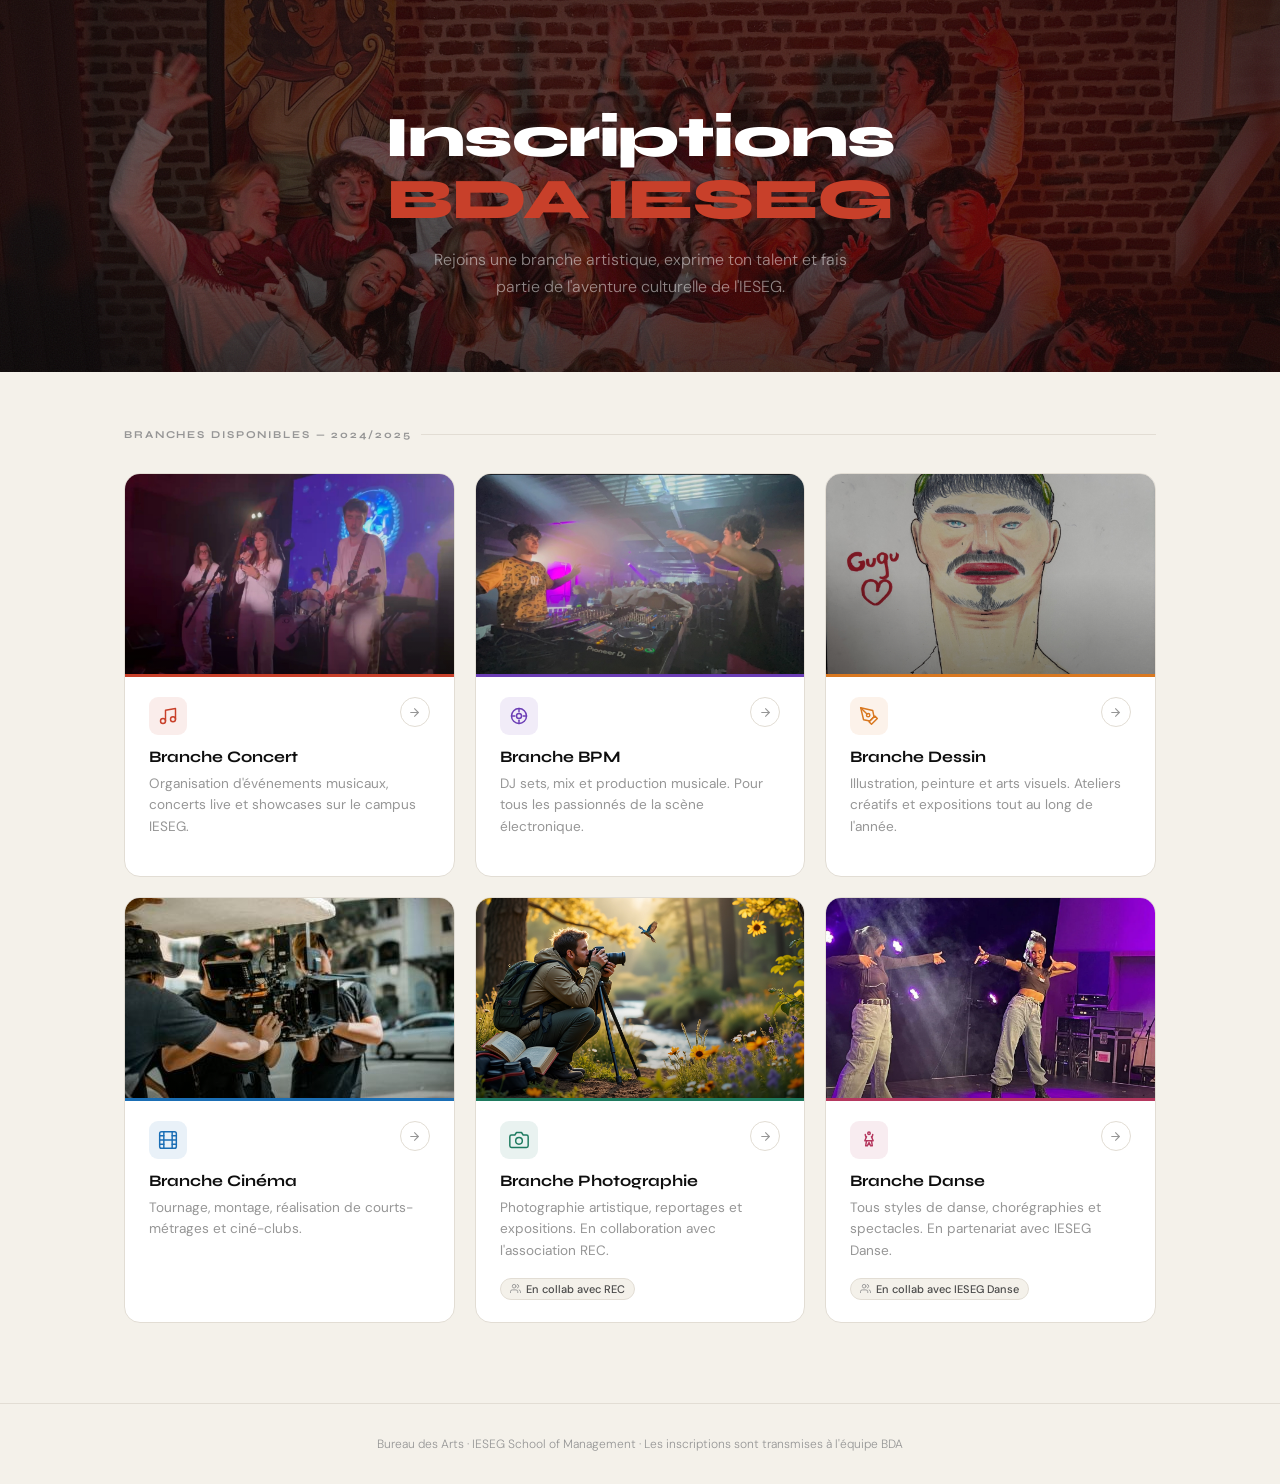
==== index.html @ 7963ddb3 "Add files via upload" ====
<!DOCTYPE html>
<html lang="fr">
<head>
  <meta charset="UTF-8">
  <meta name="viewport" content="width=device-width, initial-scale=1.0">
  <title>BDA IESEG — Inscriptions</title>
  <link href="https://fonts.googleapis.com/css2?family=Syne:wght@400;600;700;800&family=DM+Sans:ital,wght@0,300;0,400;0,500;1,300&display=swap" rel="stylesheet">
  <link rel="stylesheet" href="style.css">
</head>
<body>

<header>
  <div class="header-bg"></div>
  <div class="header-overlay"></div>
  <div class="header-noise"></div>
  <div class="header-line"></div>
  <h1>Inscriptions<br><em>BDA IESEG</em></h1>
  <p>Rejoins une branche artistique, exprime ton talent et fais partie de l'aventure culturelle de l'IESEG.</p>
</header>

<main>
  <div class="section-label">Branches disponibles — 2024/2025</div>
  <div class="branches-grid" id="branches-grid"></div>
</main>

<footer>Bureau des Arts · IESEG School of Management · Les inscriptions sont transmises à l'équipe BDA</footer>

<script src="branches-data.js"></script>
<script src="main.js"></script>
</body>
</html>
---- style.css ----
*, *::before, *::after {
  box-sizing: border-box;
  margin: 0;
  padding: 0;
}

:root {
  --ink:     #0e0e0e;
  --ink2:    #4a4a4a;
  --ink3:    #969696;
  --bg:      #f4f1ea;
  --surface: #ffffff;
  --border:  #e2ddd4;
  --radius:  12px;
}

html { scroll-behavior: smooth; }

body {
  font-family: 'DM Sans', sans-serif;
  background: var(--bg);
  color: var(--ink);
  min-height: 100vh;
}

/* ── HEADER ── */
header {
  background: #0e0e0e;
  color: #fff;
  padding: 5rem 2rem 4.5rem;
  text-align: center;
  position: relative;
  overflow: hidden;
}

.header-bg {
  position: absolute;
  inset: 0;
  background-image: url('hero.jpeg');
  background-size: cover;
  background-position: center 30%;
  pointer-events: none;
}

.header-overlay {
  position: absolute;
  inset: 0;
  background: linear-gradient(to bottom, rgba(10,5,5,0.72) 0%, rgba(10,5,5,0.62) 60%, rgba(10,5,5,0.78) 100%);
  pointer-events: none;
}

.header-noise {
  position: absolute;
  inset: 0;
  background-image: url("data:image/svg+xml,%3Csvg viewBox='0 0 200 200' xmlns='http://www.w3.org/2000/svg'%3E%3Cfilter id='n'%3E%3CfeTurbulence type='fractalNoise' baseFrequency='0.75' numOctaves='4' stitchTiles='stitch'/%3E%3C/filter%3E%3Crect width='100%25' height='100%25' filter='url(%23n)' opacity='0.06'/%3E%3C/svg%3E");
  background-size: 200px;
  pointer-events: none;
}

.header-line {
  width: 40px;
  height: 3px;
  background: #c8402a;
  margin: 0 auto 1.5rem;
  border-radius: 2px;
}

header h1 {
  font-family: 'Syne', sans-serif;
  font-size: clamp(2.2rem, 5vw, 3.6rem);
  font-weight: 800;
  line-height: 1.08;
  letter-spacing: -0.02em;
  margin-bottom: 1rem;
  position: relative;
  z-index: 1;
}

header h1 em {
  font-style: normal;
  color: #c8402a;
}

header p {
  font-size: 1rem;
  color: rgba(255, 255, 255, 0.5);
  max-width: 460px;
  margin: 0 auto;
  font-weight: 300;
  position: relative;
  z-index: 1;
  line-height: 1.65;
}

/* ── MAIN ── */
main {
  max-width: 1080px;
  margin: 0 auto;
  padding: 3.5rem 1.5rem 5rem;
}

.section-label {
  font-family: 'Syne', sans-serif;
  font-size: 10.5px;
  font-weight: 700;
  letter-spacing: 0.18em;
  text-transform: uppercase;
  color: var(--ink3);
  margin-bottom: 2rem;
  display: flex;
  align-items: center;
  gap: 10px;
}

.section-label::after {
  content: '';
  flex: 1;
  height: 1px;
  background: var(--border);
}

/* ── GRID ── */
.branches-grid {
  display: grid;
  grid-template-columns: repeat(auto-fill, minmax(320px, 1fr));
  gap: 1.25rem;
}

.branch-card {
  background: var(--surface);
  border: 1px solid var(--border);
  border-radius: 16px;
  cursor: pointer;
  transition: transform 0.22s ease, box-shadow 0.22s ease, border-color 0.22s ease;
  display: flex;
  flex-direction: column;
  animation: fadeUp 0.4s ease both;
  overflow: hidden;
  text-decoration: none;
  color: inherit;
}

.branch-card:nth-child(1) { animation-delay: 0.05s; }
.branch-card:nth-child(2) { animation-delay: 0.10s; }
.branch-card:nth-child(3) { animation-delay: 0.15s; }
.branch-card:nth-child(4) { animation-delay: 0.20s; }
.branch-card:nth-child(5) { animation-delay: 0.25s; }
.branch-card:nth-child(6) { animation-delay: 0.30s; }

@keyframes fadeUp {
  from { opacity: 0; transform: translateY(16px); }
  to   { opacity: 1; transform: translateY(0); }
}

.branch-card:hover {
  transform: translateY(-5px);
  box-shadow: 0 16px 40px rgba(0, 0, 0, 0.12);
  border-color: var(--card-color);
}

/* Photo zone */
.card-photo {
  width: 100%;
  height: 200px;
  overflow: hidden;
  position: relative;
  flex-shrink: 0;
}

.card-photo img {
  width: 100%;
  height: 100%;
  object-fit: cover;
  object-position: center;
  transition: transform 0.4s ease;
  display: block;
}

.branch-card:hover .card-photo img {
  transform: scale(1.05);
}

.card-photo-overlay {
  position: absolute;
  inset: 0;
  background: linear-gradient(to top, rgba(0,0,0,0.3) 0%, transparent 50%);
}

.card-accent {
  height: 3px;
  background: var(--card-color);
  width: 100%;
  flex-shrink: 0;
}

.card-body {
  padding: 1.25rem 1.5rem 1.4rem;
  display: flex;
  flex-direction: column;
  flex: 1;
}

.card-top {
  display: flex;
  align-items: flex-start;
  justify-content: space-between;
  margin-bottom: 0.75rem;
}

.card-icon {
  width: 38px;
  height: 38px;
  border-radius: 9px;
  display: flex;
  align-items: center;
  justify-content: center;
  flex-shrink: 0;
}

.card-icon svg {
  width: 20px;
  height: 20px;
  stroke-width: 1.75;
  stroke-linecap: round;
  stroke-linejoin: round;
  fill: none;
}

.card-arrow {
  width: 30px;
  height: 30px;
  border: 1px solid var(--border);
  border-radius: 50%;
  display: flex;
  align-items: center;
  justify-content: center;
  transition: background 0.15s, border-color 0.15s, transform 0.15s;
  flex-shrink: 0;
}

.card-arrow svg {
  width: 13px;
  height: 13px;
  fill: none;
  stroke: var(--ink3);
  stroke-width: 2;
  stroke-linecap: round;
  stroke-linejoin: round;
  transition: stroke 0.15s;
}

.branch-card:hover .card-arrow {
  background: var(--card-color);
  border-color: var(--card-color);
  transform: rotate(-45deg);
}

.branch-card:hover .card-arrow svg {
  stroke: #fff;
}

.branch-name {
  font-family: 'Syne', sans-serif;
  font-size: 1rem;
  font-weight: 700;
  margin-bottom: 0.4rem;
  color: var(--ink);
}

.branch-desc {
  font-size: 0.85rem;
  color: var(--ink3);
  line-height: 1.6;
  flex: 1;
  margin-bottom: 1rem;
}

.branch-collab {
  display: inline-flex;
  align-items: center;
  gap: 5px;
  font-size: 11px;
  font-weight: 500;
  color: var(--ink2);
  background: var(--bg);
  border: 1px solid var(--border);
  padding: 3px 9px;
  border-radius: 100px;
  width: fit-content;
}

.branch-collab svg {
  width: 11px;
  height: 11px;
  fill: none;
  stroke: var(--ink3);
  stroke-width: 2;
  stroke-linecap: round;
  stroke-linejoin: round;
}

/* ── MODAL ── */
.modal-overlay {
  display: none;
  position: fixed;
  inset: 0;
  background: rgba(8, 8, 12, 0.6);
  z-index: 900;
  align-items: center;
  justify-content: center;
  padding: 1rem;
}

.modal-overlay.active {
  display: flex;
}

.modal {
  background: var(--surface);
  border-radius: 18px;
  width: 100%;
  max-width: 460px;
  padding: 2.25rem 2.25rem 2rem;
  position: relative;
  animation: modalIn 0.22s ease;
  max-height: 90vh;
  overflow-y: auto;
}

@keyframes modalIn {
  from { opacity: 0; transform: scale(0.96) translateY(12px); }
  to   { opacity: 1; transform: scale(1) translateY(0); }
}

.modal-close {
  position: absolute;
  top: 1.25rem;
  right: 1.25rem;
  background: var(--bg);
  border: 1px solid var(--border);
  width: 34px;
  height: 34px;
  border-radius: 50%;
  cursor: pointer;
  display: flex;
  align-items: center;
  justify-content: center;
  transition: background 0.15s;
}

.modal-close:hover { background: var(--border); }

.modal-close svg {
  width: 14px;
  height: 14px;
  fill: none;
  stroke: var(--ink2);
  stroke-width: 2.5;
  stroke-linecap: round;
}

.modal-header {
  margin-bottom: 1.75rem;
  padding-right: 2rem;
}

.modal-tag {
  display: inline-flex;
  align-items: center;
  gap: 6px;
  font-size: 11px;
  font-weight: 700;
  font-family: 'Syne', sans-serif;
  letter-spacing: 0.1em;
  text-transform: uppercase;
  padding: 4px 11px;
  border-radius: 100px;
  margin-bottom: 0.85rem;
}

.modal-tag svg {
  width: 12px;
  height: 12px;
  fill: none;
  stroke-width: 2;
  stroke-linecap: round;
  stroke-linejoin: round;
}

.modal h2 {
  font-family: 'Syne', sans-serif;
  font-size: 1.4rem;
  font-weight: 800;
  letter-spacing: -0.02em;
  margin-bottom: 0.3rem;
}

.modal-subtitle {
  font-size: 0.875rem;
  color: var(--ink3);
  font-weight: 300;
}

/* ── FORM ── */
.form-group {
  margin-bottom: 1rem;
}

.form-group label {
  display: flex;
  align-items: center;
  gap: 5px;
  font-size: 11.5px;
  font-weight: 600;
  font-family: 'Syne', sans-serif;
  letter-spacing: 0.07em;
  text-transform: uppercase;
  color: var(--ink2);
  margin-bottom: 0.45rem;
}

.form-group label svg {
  width: 13px;
  height: 13px;
  fill: none;
  stroke: var(--ink3);
  stroke-width: 2;
  stroke-linecap: round;
  stroke-linejoin: round;
}

.form-group input {
  width: 100%;
  padding: 0.72rem 1rem;
  border: 1.5px solid var(--border);
  border-radius: 9px;
  font-family: 'DM Sans', sans-serif;
  font-size: 0.92rem;
  color: var(--ink);
  background: #fafaf8;
  outline: none;
  transition: border-color 0.15s, box-shadow 0.15s, background 0.15s;
}

.form-group input::placeholder { color: var(--ink3); }

.form-group input:focus {
  border-color: var(--focus-color, #0e0e0e);
  background: #fff;
  box-shadow: 0 0 0 3px color-mix(in srgb, var(--focus-color, #0e0e0e) 10%, transparent);
}

.form-group input.error {
  border-color: #d94f4f;
  background: #fff8f8;
}

.form-error {
  display: none;
  font-size: 12px;
  color: #d94f4f;
  margin-top: 5px;
  align-items: center;
  gap: 4px;
}

.form-group input.error + .form-error {
  display: flex;
}

.form-error svg {
  width: 12px;
  height: 12px;
  fill: none;
  stroke: #d94f4f;
  stroke-width: 2;
  stroke-linecap: round;
  flex-shrink: 0;
}

.btn-submit {
  width: 100%;
  padding: 0.9rem;
  background: var(--submit-color, #0e0e0e);
  color: #fff;
  border: none;
  border-radius: 9px;
  font-family: 'Syne', sans-serif;
  font-size: 0.95rem;
  font-weight: 700;
  cursor: pointer;
  margin-top: 0.75rem;
  letter-spacing: 0.03em;
  transition: filter 0.15s, transform 0.1s;
  display: flex;
  align-items: center;
  justify-content: center;
  gap: 8px;
}

.btn-submit svg {
  width: 16px;
  height: 16px;
  fill: none;
  stroke: #fff;
  stroke-width: 2;
  stroke-linecap: round;
  stroke-linejoin: round;
}

.btn-submit:hover  { filter: brightness(1.1); }
.btn-submit:active { transform: scale(0.98); }
.btn-submit:disabled { opacity: 0.55; cursor: not-allowed; filter: none; }

/* Spinner */
.spinner {
  width: 16px;
  height: 16px;
  border: 2px solid rgba(255, 255, 255, 0.35);
  border-top-color: #fff;
  border-radius: 50%;
  animation: spin 0.7s linear infinite;
  display: none;
}

@keyframes spin { to { transform: rotate(360deg); } }

/* ── SUCCESS ── */
.success-screen {
  display: none;
  text-align: center;
  padding: 0.5rem 0 0.25rem;
}

.success-screen.active { display: block; }

.success-icon {
  width: 60px;
  height: 60px;
  border-radius: 50%;
  background: #eaf3de;
  display: flex;
  align-items: center;
  justify-content: center;
  margin: 0 auto 1.25rem;
}

.success-icon svg {
  width: 26px;
  height: 26px;
  fill: none;
  stroke: #3b6d11;
  stroke-width: 2.5;
  stroke-linecap: round;
  stroke-linejoin: round;
}

.success-screen h3 {
  font-family: 'Syne', sans-serif;
  font-size: 1.35rem;
  font-weight: 800;
  margin-bottom: 0.5rem;
}

.success-screen p {
  font-size: 0.875rem;
  color: var(--ink3);
  margin-bottom: 1.5rem;
  line-height: 1.6;
}

.success-screen strong { color: var(--ink2); }

.btn-done {
  padding: 0.75rem 2rem;
  background: var(--ink);
  color: #fff;
  border: none;
  border-radius: 9px;
  font-family: 'Syne', sans-serif;
  font-size: 0.9rem;
  font-weight: 700;
  cursor: pointer;
  transition: opacity 0.15s;
}

.btn-done:hover { opacity: 0.8; }

/* ── ERROR BANNER ── */
.error-banner {
  display: none;
  background: #fff8f8;
  border: 1px solid #f5c1c1;
  border-radius: 8px;
  padding: 0.75rem 1rem;
  font-size: 13px;
  color: #a32d2d;
  margin-top: 0.75rem;
  align-items: center;
  gap: 8px;
}

.error-banner.active { display: flex; }

.error-banner svg {
  width: 16px;
  height: 16px;
  fill: none;
  stroke: #a32d2d;
  stroke-width: 2;
  stroke-linecap: round;
  flex-shrink: 0;
}

/* ── FOOTER ── */
footer {
  text-align: center;
  padding: 2rem 1rem;
  font-size: 12px;
  color: var(--ink3);
  border-top: 1px solid var(--border);
  font-weight: 300;
}
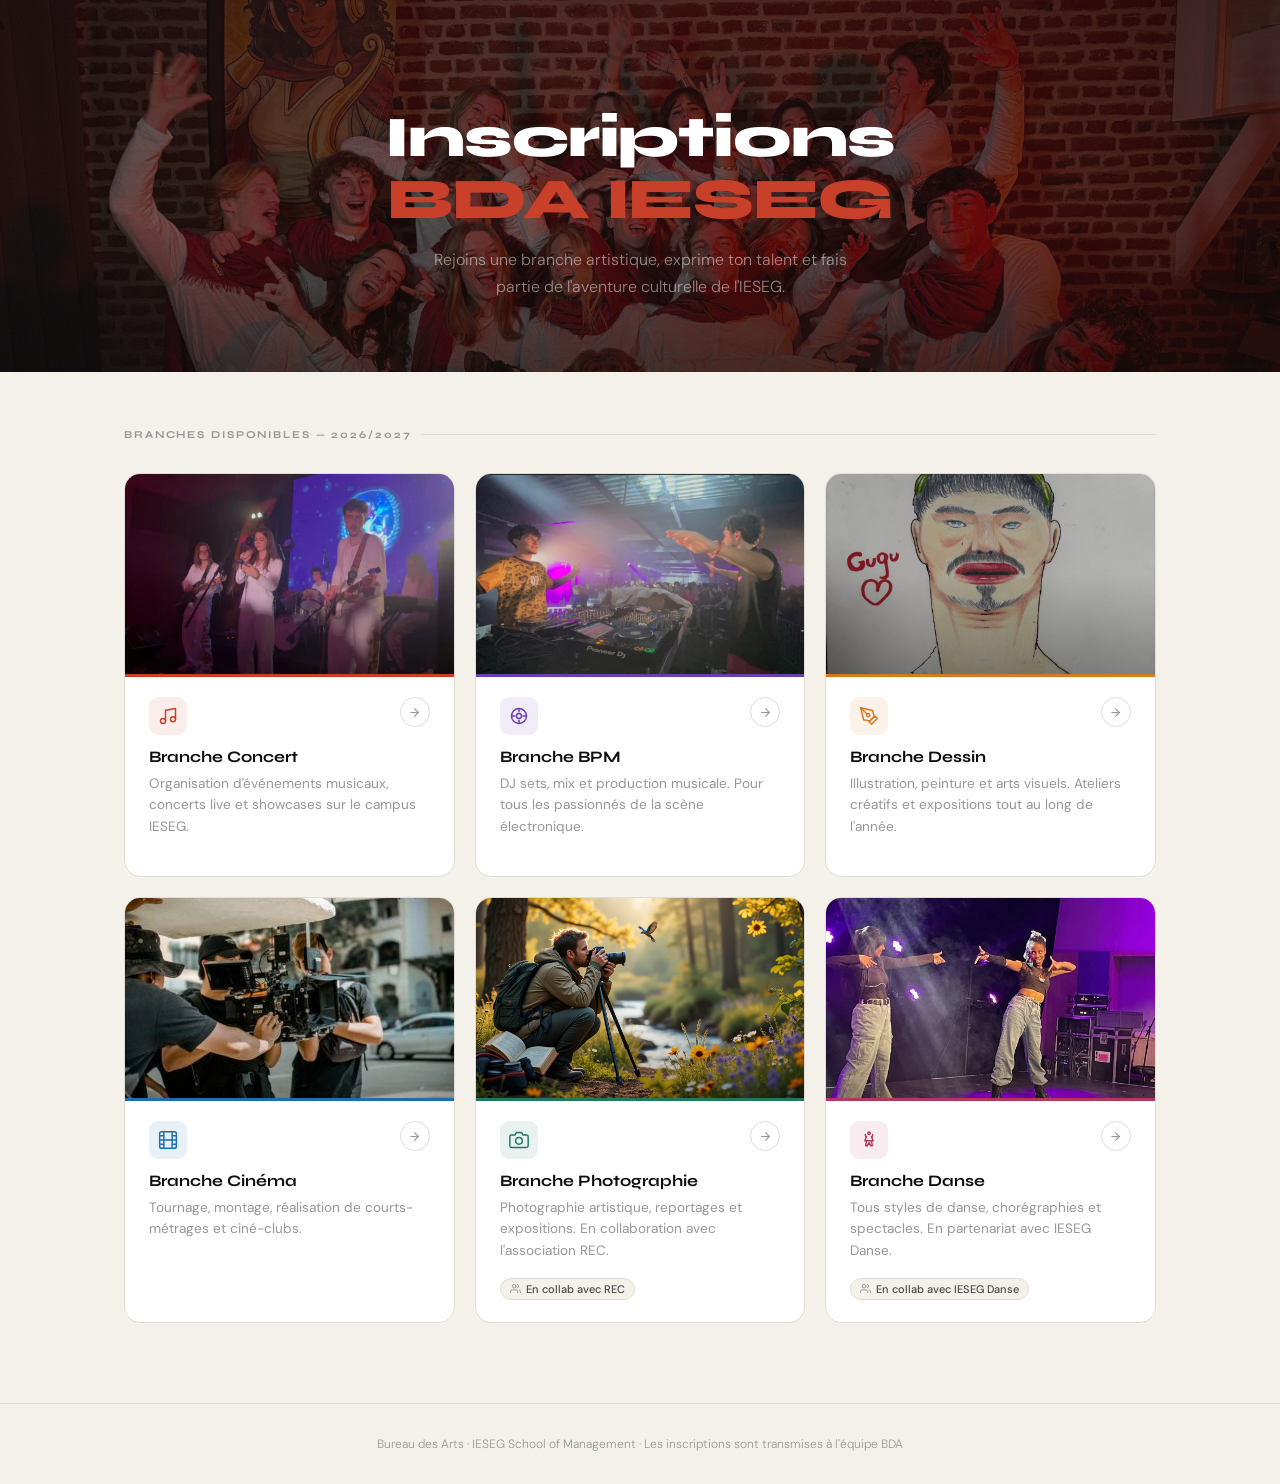
==== commit 7cf00048: "Update index.html" ====
--- a/index.html
+++ b/index.html
@@ -19,7 +19,7 @@
 </header>
 
 <main>
-  <div class="section-label">Branches disponibles — 2024/2025</div>
+  <div class="section-label">Branches disponibles — 2026/2027</div>
   <div class="branches-grid" id="branches-grid"></div>
 </main>
 
